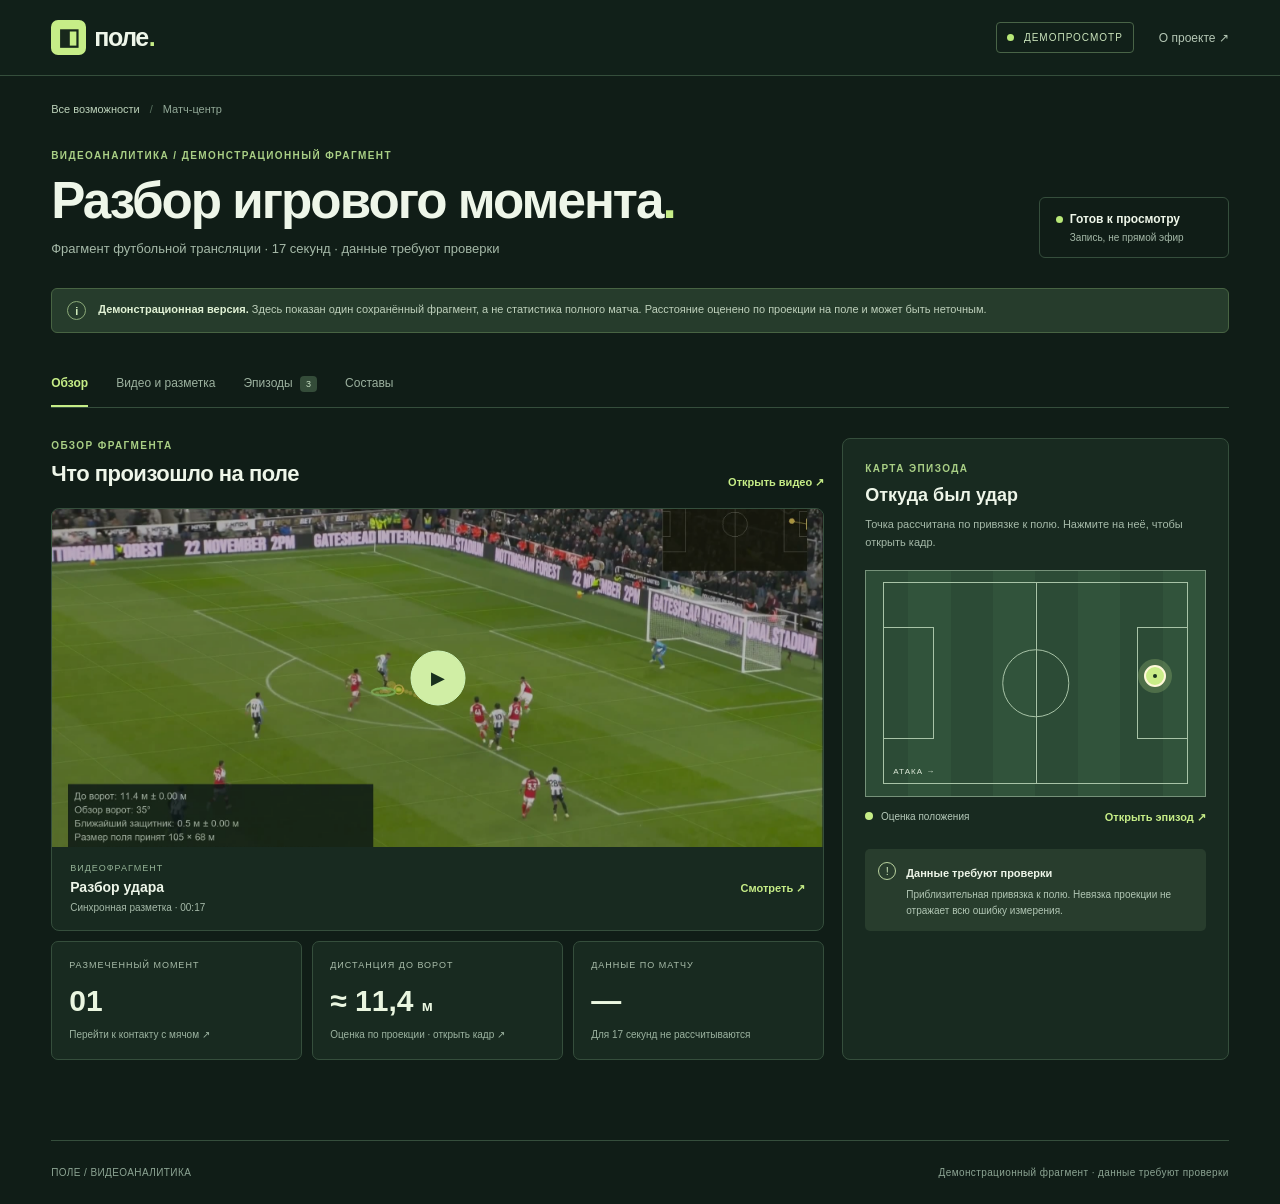
==== match.html @ 40fef7ef "Add unified match center" ====
<!doctype html>
<html lang="ru"><head><meta charset="utf-8"><meta name="viewport" content="width=device-width,initial-scale=1"><meta name="theme-color" content="#101e18"><title>Матч-центр · Поле</title><link rel="icon" href="favicon.svg" type="image/svg+xml"><link rel="stylesheet" href="match.css?v=3"><script defer src="match.js?v=2"></script><script defer src="match-tactics.js?v=2"></script></head><body>
<header class="topbar"><a class="brand" href="./" aria-label="Поле — на главную"><span class="brand-mark">◧</span> поле<span class="brand-dot">.</span></a><div class="topbar-right"><span class="mode-pill"><i></i> ДЕМОПРОСМОТР</span><a href="./">О проекте ↗</a></div></header>
<main class="shell"><div class="breadcrumbs"><a href="./">Все возможности</a><span>/</span> Матч-центр</div><section class="match-header"><div><div class="eyebrow">ВИДЕОАНАЛИТИКА / ДЕМОНСТРАЦИОННЫЙ ФРАГМЕНТ</div><h1>Разбор игрового момента<span>.</span></h1><p>Фрагмент футбольной трансляции · 17 секунд · данные требуют проверки</p></div><div class="header-status"><span class="status-dot"></span><div><strong>Готов к просмотру</strong><small>Запись, не прямой эфир</small></div></div></section>
<div class="status-banner"><span>i</span><p><strong>Демонстрационная версия.</strong> Здесь показан один сохранённый фрагмент, а не статистика полного матча. Расстояние оценено по проекции на поле и может быть неточным.</p></div>
<div class="match-nav" role="tablist" aria-label="Разделы матч-центра"><button id="tab-overview" role="tab" aria-selected="true" aria-controls="panel-overview" data-view="overview">Обзор</button><button id="tab-video" role="tab" aria-selected="false" aria-controls="panel-video" data-view="video" tabindex="-1">Видео и разметка</button><button id="tab-events" role="tab" aria-selected="false" aria-controls="panel-events" data-view="events" tabindex="-1">Эпизоды <span>3</span></button><button id="tab-context" role="tab" aria-selected="false" aria-controls="panel-context" data-view="context" tabindex="-1">Составы</button></div>
<section class="panel-view" id="panel-overview" role="tabpanel" aria-labelledby="tab-overview"><div class="overview-grid"><div class="overview-main"><div class="section-line"><div><div class="eyebrow">ОБЗОР ФРАГМЕНТА</div><h2>Что произошло на поле</h2></div><button class="subtle-button" data-open="video">Открыть видео ↗</button></div><div class="snapshot"><div class="snapshot-image"><img src="assets/goal-wide-poster.jpg" alt="Кадр футбольной атаки"><button type="button" class="play-disc" data-open="video" aria-label="Открыть разбор видео">▶</button></div><div class="snapshot-footer"><div><span>ВИДЕОФРАГМЕНТ</span><strong>Разбор удара</strong><small>Синхронная разметка · 00:17</small></div><button type="button" data-open="video">Смотреть ↗</button></div></div><div class="metric-grid"><button type="button" class="metric-card" id="shotMetric"><span>РАЗМЕЧЕННЫЙ МОМЕНТ</span><strong>01</strong><small>Перейти к контакту с мячом ↗</small></button><button type="button" class="metric-card" id="distanceMetric"><span>ДИСТАНЦИЯ ДО ВОРОТ</span><strong>≈ 11,4 <small>м</small></strong><small>Оценка по проекции · открыть кадр ↗</small></button><div class="metric-card"><span>ДАННЫЕ ПО МАТЧУ</span><strong>—</strong><small>Для 17 секунд не рассчитываются</small></div></div></div><aside class="overview-aside"><div class="eyebrow">КАРТА ЭПИЗОДА</div><h3>Откуда был удар</h3><p>Точка рассчитана по привязке к полю. Нажмите на неё, чтобы открыть кадр.</p><div class="pitch" aria-label="Схема футбольного поля"><div class="pitch-mid"></div><div class="pitch-circle"></div><div class="pitch-box p-left"></div><div class="pitch-box p-right"></div><button id="shotPoint" class="shot-point" type="button" aria-label="Открыть отмеченный момент удара на видео"><span></span></button><span class="pitch-direction">АТАКА →</span></div><div class="pitch-meta"><span><i></i> Оценка положения</span><button type="button" id="shotLink">Открыть эпизод ↗</button></div><div class="quality-box"><span class="quality-icon">!</span><div><strong>Данные требуют проверки</strong><p>Приблизительная привязка к полю. Невязка проекции не отражает всю ошибку измерения.</p></div></div></aside></div></section>
<section class="panel-view" id="panel-video" role="tabpanel" aria-labelledby="tab-video" hidden><div class="video-layout"><div class="video-main"><div class="viewer-head"><div><div class="eyebrow">ТАКТИЧЕСКИЙ РЕДАКТОР</div><h2>Видео и разметка</h2></div><span class="muted-chip">РУЧНАЯ РАЗМЕТКА</span></div><div class="video-stage"><video id="demoTacticalVideo" controls muted playsinline preload="metadata" poster="assets/goal-wide-poster.jpg"><source src="assets/goal-16x9.mp4" type="video/mp4">Ваш браузер не поддерживает видео.</video><canvas id="demoDrawing" aria-label="Маркеры и стрелки на кадре"></canvas></div><div class="video-toolbar"><button type="button" id="demoPause">▶ Воспроизвести</button><span class="separator"></span><button type="button" class="chosen" data-demo-tool="marker">● Маркер</button><button type="button" data-demo-tool="arrow">↗ Стрелка</button><button type="button" data-demo-tool="circle">◯ Окружность</button><button type="button" data-demo-tool="text">Т Текст</button><button type="button" id="demoUndo">Отменить</button><span class="timecode" id="demoClock">00:00.0</span></div><label class="sr-only" for="demoLabel">Текст подписи на кадре</label><input class="label-input" id="demoLabel" maxlength="40" placeholder="Введите подпись и нажмите на кадр" hidden><p class="video-hint" id="demoDrawHint">Остановите видео и отметьте момент на кадре.</p><div class="save-row"><label for="demoNote" class="sr-only">Заметка к моменту</label><input id="demoNote" maxlength="100" placeholder="Заметка к моменту"><button type="button" id="demoSave">Сохранить момент</button></div><p id="demoSaveStatus" class="video-hint" role="status">Разметка сохранится только в этом браузере.</p></div><aside class="video-aside"><div class="aside-heading"><div><div class="eyebrow">МОМЕНТЫ ДЛЯ РАЗБОРА</div><h3>Эпизоды</h3></div><span class="muted-chip">00:17</span></div><p class="aside-note">Три ориентира по одному и тому же видеоролику.</p><div class="event-list"><button data-seek="0" type="button"><span class="event-time">00:00</span><span><strong>Начало фрагмента</strong><small>Атака у штрафной</small></span><b>↗</b></button><button data-seek="8" type="button"><span class="event-time">00:08</span><span><strong>Контакт с мячом</strong><small>Отмеченный стоп-кадр</small></span><b>↗</b></button><button data-seek="13" type="button"><span class="event-time">00:13</span><span><strong>Продолжение эпизода</strong><small>После стоп-кадра</small></span><b>↗</b></button></div><div class="saved-head"><strong>Мои пометки</strong><span>В ЭТОМ БРАУЗЕРЕ</span></div><div id="demoMoments"></div><button type="button" class="clear-button" id="demoClear" disabled>Очистить текущую разметку</button></aside></div></section>
<section class="panel-view" id="panel-events" role="tabpanel" aria-labelledby="tab-events" hidden><div class="section-line"><div><div class="eyebrow">ЭПИЗОДЫ ФРАГМЕНТА</div><h2>Моменты для разбора</h2><p>Навигационные отметки в записи, не автоматическая разметка матча.</p></div></div><div class="events-grid"><button type="button" data-seek="0"><span>00:00</span><strong>Начало фрагмента</strong><small>Открыть видео ↗</small></button><button type="button" data-seek="8"><span>00:08</span><strong>Контакт с мячом</strong><small>Открыть видео ↗</small></button><button type="button" data-seek="13"><span>00:13</span><strong>Продолжение эпизода</strong><small>Открыть видео ↗</small></button></div></section>
<section class="panel-view" id="panel-context" role="tabpanel" aria-labelledby="tab-context" hidden><div class="section-line"><div><div class="eyebrow">КОНТЕКСТ</div><h2>Информация о матче</h2><p>Для этого фрагмента данные не были предоставлены.</p></div></div><div class="context-cards"><div><span>КОМАНДЫ</span><strong>Не подтверждены</strong></div><div><span>СТАДИОН</span><strong>Не указан</strong></div><div><span>ПОГОДА</span><strong>Не указана</strong></div><div><span>СУДЕЙСКАЯ БРИГАДА</span><strong>Не указана</strong></div><div><span>СОСТАВЫ</span><strong>Не предоставлены</strong></div></div><div class="example-roster"><div class="example-roster-head"><div><div class="eyebrow">УЧЕБНЫЙ ПРИМЕР</div><h3>Север / Орбита</h3><p>Вымышленные команды и условия. Они не относятся к видео.</p></div><a href="./#match-context">Открыть редактируемый пример ↗</a></div><div class="example-facts"><div><span>СТАДИОН</span><strong>«Заря» · Тверь</strong></div><div><span>ПОГОДА</span><strong>Облачно · +18 °C</strong></div><div><span>СУДЕЙСКАЯ БРИГАДА</span><strong>А. Волков · М. Соколова · И. Лебедев</strong></div></div><div class="example-teams"><div><span>СЕВЕР · КОМАНДА A</span><p>1 Максим Орлов · ВР<br>2 Кирилл Беляев · ЗАЩ<br>4 Денис Фролов · ЗАЩ<br>5 Никита Миронов · ЗАЩ<br>18 Артём Корнеев · ЗАЩ<br>6 Илья Давыдов · ПЗ<br>8 Матвей Громов · ПЗ<br>10 Андрей Зорин · ПЗ<br>7 Роман Тихонов · НАП<br>9 Павел Ветров · НАП<br>11 Егор Смирнов · НАП</p></div><div><span>ОРБИТА · КОМАНДА B</span><p>1 Иван Лапин · ВР<br>3 Алексей Романов · ЗАЩ<br>4 Никита Ершов · ЗАЩ<br>5 Максим Данилов · ЗАЩ<br>17 Даниил Фомин · ЗАЩ<br>6 Арсений Голубев · ПЗ<br>8 Сергей Котов · ПЗ<br>14 Игорь Серов · ПЗ<br>7 Степан Волков · НАП<br>9 Александр Морозов · НАП<br>11 Тимофей Зайцев · НАП</p></div></div></div></section>
</main><footer class="footer"><span>ПОЛЕ / ВИДЕОАНАЛИТИКА</span><span>Демонстрационный фрагмент · данные требуют проверки</span></footer></body></html>
---- match.css ----
:root{color-scheme:dark;--bg:#101d17;--panel:#182a20;--panel2:#1d3125;--border:#354e3c;--text:#eef6e9;--muted:#a5b9a8;--accent:#c6ed87;--amber:#eba67f}*{box-sizing:border-box}html{scroll-behavior:smooth}body{margin:0;background:var(--bg);color:var(--text);font:14px/1.5 "Segoe UI",sans-serif}button,input{font:inherit}button{cursor:pointer}a{color:inherit;text-decoration:none}button:focus-visible,a:focus-visible,input:focus-visible{outline:3px solid var(--accent);outline-offset:3px}[hidden]{display:none!important}.sr-only{position:absolute;width:1px;height:1px;overflow:hidden;clip:rect(0,0,0,0)}.topbar{height:76px;display:flex;justify-content:space-between;align-items:center;padding:0 max(4%,calc((100% - 1400px)/2));border-bottom:1px solid var(--border);background:#112019}.brand{font-size:25px;font-weight:750;letter-spacing:-1.4px;display:flex;align-items:center;gap:8px}.brand-mark{display:grid;place-items:center;width:35px;height:35px;color:#18281c;background:var(--accent);border-radius:7px;font-size:23px}.brand-dot{color:var(--accent);margin-left:-7px}.topbar-right{display:flex;align-items:center;gap:25px;font-size:12px;color:#b5c7b5}.mode-pill{color:#c9e2ba;font-size:10px;letter-spacing:1px;border:1px solid #496447;padding:7px 10px;border-radius:4px}.mode-pill i,.status-dot{display:inline-block;width:7px;height:7px;border-radius:50%;background:#b8e878;margin-right:6px}.shell{max-width:1400px;width:92%;margin:auto}.breadcrumbs{display:flex;gap:10px;color:#91a897;font-size:11px;margin:25px 0}.breadcrumbs a{color:#bdd3bb}.breadcrumbs span{color:#58715f}.match-header{display:flex;justify-content:space-between;align-items:end;gap:25px;margin:30px 0}.eyebrow{font-size:10px;letter-spacing:1.4px;font-weight:700;color:#a9cf85}h1,h2,h3,p{margin:0}h1{font-size:clamp(34px,4vw,52px);letter-spacing:-2px;line-height:1.1;margin:10px 0}h1 span{color:var(--accent)}.match-header p,.section-line p{color:var(--muted);font-size:13px}.header-status{display:flex;align-items:start;gap:7px;border:1px solid var(--border);border-radius:6px;padding:12px 16px;min-width:190px}.header-status .status-dot{margin:6px 0 0}.header-status strong,.header-status small{display:block}.header-status strong{font-size:12px}.header-status small{font-size:10px;color:var(--muted);margin-top:2px}.status-banner{display:flex;align-items:start;gap:12px;padding:12px 15px;background:#263c2c;border:1px solid #486443;border-radius:6px;color:#bfd1bc;font-size:11px}.status-banner>span{display:grid;place-items:center;border:1px solid #8ba978;border-radius:50%;width:19px;height:19px;flex:0 0 19px;color:#d3ecbd;font-weight:700}.status-banner strong{color:#e1f2d5}.match-nav{display:flex;gap:28px;border-bottom:1px solid var(--border);margin-top:28px;overflow-x:auto}.match-nav button{border:0;border-bottom:2px solid transparent;background:transparent;color:#9cb19f;padding:13px 0;white-space:nowrap;font-size:12px}.match-nav button[aria-selected=true]{color:var(--accent);border-bottom-color:var(--accent);font-weight:700}.match-nav button span{font-size:9px;margin-left:4px;background:#344c39;color:#c6dfc2;padding:3px 6px;border-radius:4px}.panel-view{padding:30px 0 80px}.overview-grid{display:grid;grid-template-columns:minmax(0,1.8fr) minmax(280px,.9fr);gap:18px}.section-line,.viewer-head,.aside-heading{display:flex;align-items:end;justify-content:space-between;gap:15px;margin-bottom:18px}.section-line h2,.viewer-head h2{font-size:22px;letter-spacing:-.5px;margin-top:4px}.section-line p{margin-top:6px}.subtle-button,.snapshot-footer button,.pitch-meta button{background:none;border:0;color:var(--accent);font-weight:600;font-size:11px;padding:0}.snapshot,.overview-aside,.video-main,.video-aside,.context-cards>div,.events-grid>button{background:var(--panel);border:1px solid var(--border);border-radius:8px}.snapshot{overflow:hidden}.snapshot-image{position:relative;line-height:0}.snapshot-image img{display:block;width:100%;aspect-ratio:16/7;object-fit:cover;object-position:center}.snapshot-image:after{content:"";position:absolute;inset:0;background:#0c1a1045;pointer-events:none}.play-disc{position:absolute;z-index:1;left:50%;top:50%;transform:translate(-50%,-50%);width:55px;height:55px;border-radius:50%;border:1px solid #d1f5b9;background:#d0eea5;color:#18301d;font-size:18px}.snapshot-footer{display:flex;align-items:center;justify-content:space-between;padding:15px 18px}.snapshot-footer span,.snapshot-footer strong,.snapshot-footer small{display:block}.snapshot-footer span{color:#95b397;font-size:9px;letter-spacing:1px}.snapshot-footer strong{font-size:14px;margin:2px 0}.snapshot-footer small{font-size:10px;color:var(--muted)}.metric-grid{display:grid;grid-template-columns:repeat(3,minmax(0,1fr));gap:10px;margin-top:10px}.metric-card{text-align:left;background:var(--panel);border:1px solid var(--border);border-radius:7px;color:var(--text);padding:17px}.metric-card span,.metric-card strong,.metric-card>small{display:block}.metric-card span{font-size:9px;letter-spacing:1px;color:#a9bdaa}.metric-card strong{font-size:30px;line-height:1.2;margin:10px 0 8px;color:#eaf6e0}.metric-card strong small{font-size:15px}.metric-card>small{font-size:10px;color:#9cb3a0}.metric-card:is(button):hover{border-color:#a1c97d}.overview-aside{padding:22px}.overview-aside h3,.aside-heading h3{font-size:18px;margin-top:6px}.overview-aside>p,.aside-note{font-size:11px;line-height:1.6;color:var(--muted);margin:7px 0 18px}.pitch{position:relative;aspect-ratio:1.5;background:repeating-linear-gradient(90deg,#2c4b36 0 12.5%,#31533b 12.5% 25%);border:1px solid #76927a;overflow:hidden}.pitch:before{content:"";position:absolute;inset:5%;border:1px solid #a8c3a7}.pitch-mid{position:absolute;left:50%;top:5%;height:90%;border-left:1px solid #a8c3a7}.pitch-circle{position:absolute;left:50%;top:50%;height:30%;aspect-ratio:1;border:1px solid #a8c3a7;border-radius:50%;transform:translate(-50%,-50%)}.pitch-box{position:absolute;top:25%;height:50%;width:15%;border:1px solid #a8c3a7}.p-left{left:5%}.p-right{right:5%}.shot-point{position:absolute;left:85.43%;top:46.97%;width:22px;height:22px;border:2px solid #fff8d9;border-radius:50%;background:#caed88;transform:translate(-50%,-50%);box-shadow:0 0 0 6px #d7f79633}.shot-point span{display:block;width:4px;height:4px;background:#19331f;border-radius:50%;margin:auto}.pitch-direction{position:absolute;left:8%;bottom:8%;font-size:8px;letter-spacing:1px;color:#dce9d8}.pitch-meta{display:flex;justify-content:space-between;gap:10px;color:#b6caba;font-size:10px;margin:12px 0 24px}.pitch-meta i{display:inline-block;background:var(--accent);width:8px;height:8px;border-radius:50%;margin-right:5px}.quality-box{display:flex;gap:10px;padding:13px;background:#283d2d;border-radius:5px}.quality-icon{display:grid;place-items:center;flex:0 0 18px;height:18px;border:1px solid #b9d29f;border-radius:50%;font-size:11px;color:#d2e9bf}.quality-box strong{font-size:11px}.quality-box p{font-size:10px;color:#b1c6b4;margin-top:4px;line-height:1.55}.video-layout{display:grid;grid-template-columns:minmax(0,1.8fr) minmax(280px,.9fr);gap:18px}.video-main,.video-aside{padding:22px;min-width:0}.viewer-head{align-items:center}.muted-chip{border:1px solid #4c6550;color:#a9c1a9;border-radius:4px;font-size:9px;letter-spacing:.6px;padding:6px 8px;white-space:nowrap}.video-stage{position:relative;background:#050d08;line-height:0}.video-stage video{display:block;width:100%}.video-stage canvas{position:absolute;inset:0;width:100%;height:100%;touch-action:none;pointer-events:none}.video-stage canvas.editable{pointer-events:auto;cursor:crosshair}.video-toolbar{display:flex;align-items:center;flex-wrap:wrap;gap:7px;margin-top:14px}.video-toolbar button,.clear-button,.demo-moment{color:#d4e6d2;background:#263d2c;border:1px solid #49634b;border-radius:5px;padding:9px 11px;font-size:11px}.video-toolbar button.chosen{background:var(--accent);color:#1d3322;border-color:var(--accent);font-weight:700}.video-toolbar button:disabled,.clear-button:disabled{opacity:.45;cursor:default}.separator{height:24px;width:1px;background:#49634b;margin:0 4px}.timecode{margin-left:auto;color:#bdceb8;font-size:11px;font-variant-numeric:tabular-nums}.video-hint{color:#adc1af;font-size:10px;margin-top:12px;line-height:1.6}.save-row{display:flex;gap:8px;margin-top:14px}.save-row input{flex:1;min-width:0;border:1px solid #4b644d;background:#102019;border-radius:5px;padding:10px;color:#f0f5ec;font-size:12px}.save-row>button{border:0;border-radius:5px;background:var(--accent);color:#18301d;font-weight:700;padding:10px 15px;font-size:11px}.aside-heading{align-items:center}.event-list{display:grid;gap:6px}.event-list button{display:flex;align-items:start;gap:12px;width:100%;text-align:left;color:#e5efe3;background:#203427;border:1px solid #39503f;border-radius:6px;padding:12px}.event-list button:hover,.demo-moment:hover{border-color:#a5c98c}.event-time{font-size:11px;color:#c8ea9a;font-variant-numeric:tabular-nums}.event-list strong,.event-list small{display:block}.event-list strong{font-size:11px}.event-list small{font-size:10px;color:#a1b7a4;margin-top:3px}.event-list b{margin-left:auto;color:#abc79e}.saved-head{display:flex;justify-content:space-between;gap:8px;border-top:1px solid var(--border);padding-top:20px;margin:25px 0 12px}.saved-head strong{font-size:12px}.saved-head span{font-size:9px;color:#99af9a;letter-spacing:.7px}#demoMoments{display:grid;gap:7px}.demo-moment{display:flex;text-align:left;gap:12px}.demo-moment b{color:var(--accent)}.tactical-demo-disclaimer{font-size:11px;color:var(--muted)}.clear-button{margin-top:15px}.events-grid{display:grid;grid-template-columns:repeat(3,minmax(0,1fr));gap:12px}.events-grid>button{text-align:left;padding:20px;color:var(--text)}.events-grid>button:hover{border-color:#a1c97d}.events-grid span,.events-grid strong,.events-grid small{display:block}.events-grid span{color:var(--accent);font-size:11px}.events-grid strong{font-size:15px;margin:14px 0}.events-grid small{color:#afc7a9}.context-cards{display:grid;grid-template-columns:repeat(3,1fr);gap:10px}.context-cards>div{padding:20px}.context-cards span,.context-cards strong{display:block}.context-cards span{font-size:9px;letter-spacing:1px;color:#a7bda8}.context-cards strong{font-size:15px;margin-top:12px}.context-help{color:var(--muted);font-size:12px;margin-top:20px}.context-help a{color:var(--accent)}.footer{max-width:1400px;width:92%;margin:auto;border-top:1px solid var(--border);padding:24px 0;display:flex;justify-content:space-between;gap:15px;font-size:10px;color:#8ca493;letter-spacing:.4px}@media(max-width:900px){.overview-grid,.video-layout{grid-template-columns:1fr}.context-cards{grid-template-columns:repeat(2,1fr)}.match-header{align-items:start;flex-direction:column}.header-status{min-width:0}.snapshot-image img{aspect-ratio:16/9}}@media(max-width:600px){.topbar{height:65px}.topbar-right{gap:10px}.topbar-right>a{display:none}.shell{width:calc(100% - 32px)}.breadcrumbs{margin:18px 0}.match-header{margin:24px 0}h1{font-size:35px;letter-spacing:-1.4px}.match-nav{gap:20px}.panel-view{padding:24px 0 55px}.metric-grid{grid-template-columns:1fr 1fr}.metric-card:last-child{grid-column:1/-1}.metric-card{padding:14px}.metric-card strong{font-size:25px}.video-main,.video-aside,.overview-aside{padding:16px}.viewer-head h2,.section-line h2{font-size:19px}.video-toolbar .timecode{width:100%;margin-left:0}.save-row{flex-direction:column}.events-grid{grid-template-columns:1fr}.context-cards{grid-template-columns:1fr 1fr}.context-cards>div{padding:15px}.footer{flex-direction:column}.mode-pill{font-size:9px}.status-banner{font-size:10px}}@media(prefers-reduced-motion:reduce){html{scroll-behavior:auto}}

.label-input{display:block;width:100%;margin-top:12px;padding:10px;border:1px solid #4b644d;border-radius:5px;background:#102019;color:#f0f5ec;font:inherit;font-size:12px}.label-input[hidden]{display:none}

.example-roster{margin-top:28px;border:1px solid var(--border);background:var(--panel);border-radius:8px;overflow:hidden}.example-roster-head{display:flex;justify-content:space-between;align-items:center;gap:16px;padding:22px;border-bottom:1px solid var(--border)}.example-roster-head h3{font-size:20px;margin:5px 0}.example-roster-head p{color:var(--muted);font-size:11px}.example-roster-head a{color:var(--accent);font-size:11px;white-space:nowrap}.example-facts{display:grid;grid-template-columns:repeat(3,1fr);border-bottom:1px solid var(--border)}.example-facts>div{padding:18px 22px;border-right:1px solid var(--border)}.example-facts>div:last-child{border:0}.example-facts span,.example-facts strong,.example-teams span{display:block}.example-facts span,.example-teams span{font-size:9px;letter-spacing:1px;color:#aac2ab;font-weight:700}.example-facts strong{font-size:12px;margin-top:8px}.example-teams{display:grid;grid-template-columns:1fr 1fr}.example-teams>div{padding:22px}.example-teams>div+div{border-left:1px solid var(--border)}.example-teams p{font-size:12px;color:#d6e5d5;line-height:2.05;margin-top:10px}@media(max-width:600px){.example-roster-head{align-items:start;flex-direction:column}.example-facts{grid-template-columns:1fr}.example-facts>div{border-right:0;border-bottom:1px solid var(--border);padding:14px 18px}.example-teams>div{padding:18px}.example-teams p{font-size:11px}}
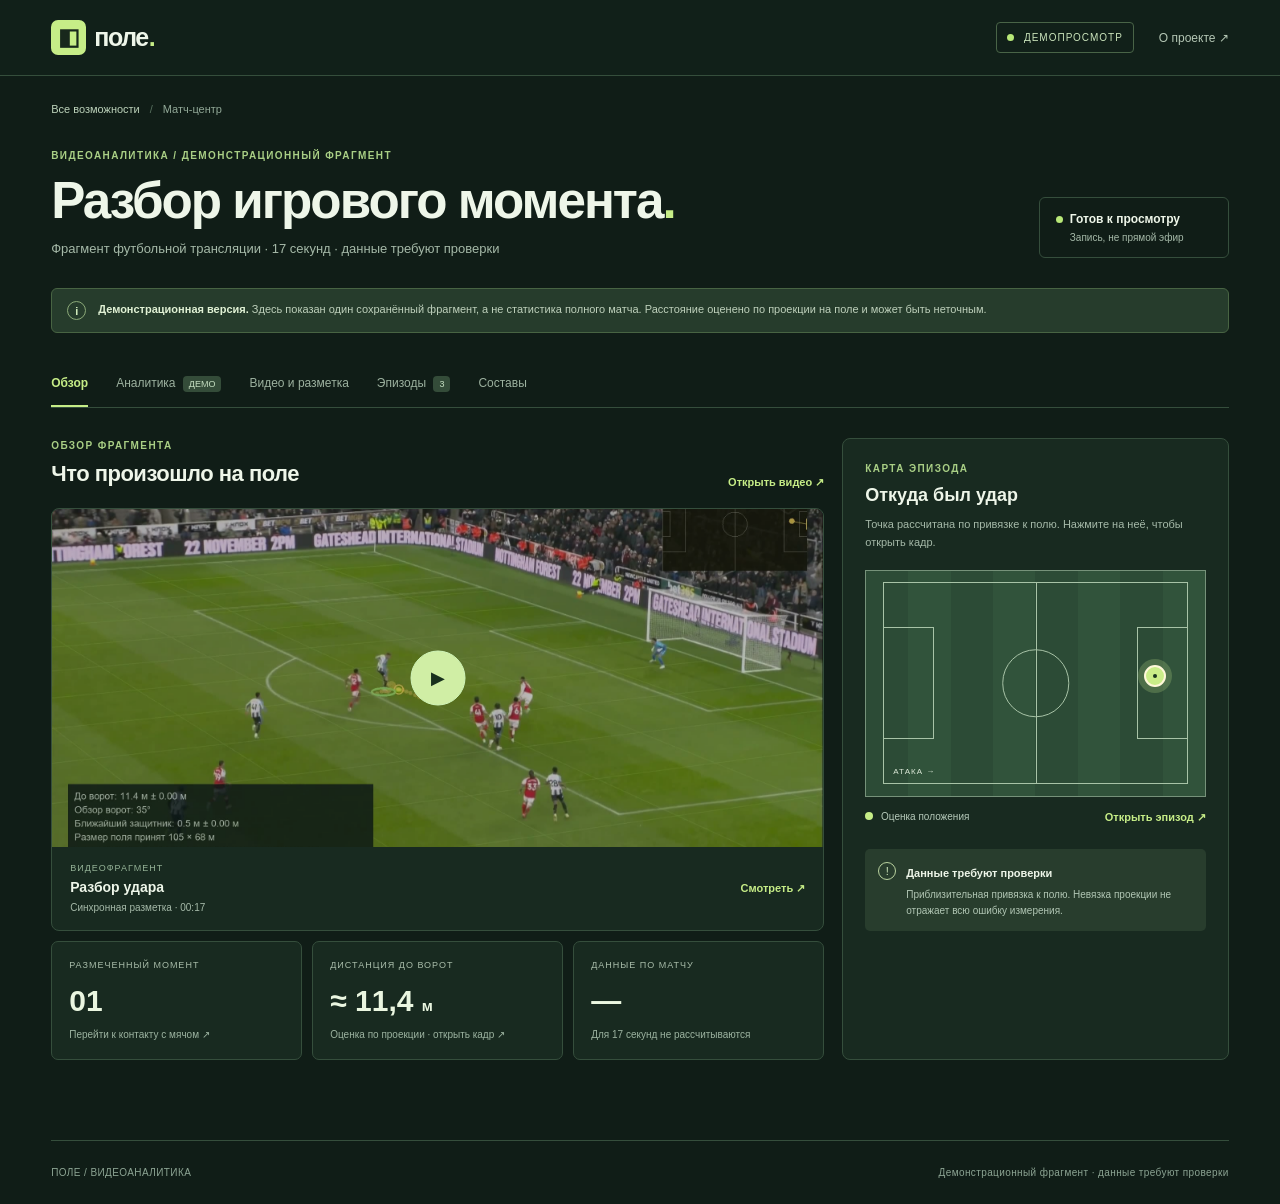
==== commit 871fd5fd: "Add interactive team analytics demo" ====
--- a/match.html
+++ b/match.html
@@ -1,10 +1,16 @@
 <!doctype html>
-<html lang="ru"><head><meta charset="utf-8"><meta name="viewport" content="width=device-width,initial-scale=1"><meta name="theme-color" content="#101e18"><title>Матч-центр · Поле</title><link rel="icon" href="favicon.svg" type="image/svg+xml"><link rel="stylesheet" href="match.css?v=3"><script defer src="match.js?v=2"></script><script defer src="match-tactics.js?v=2"></script></head><body>
+<html lang="ru"><head><meta charset="utf-8"><meta name="viewport" content="width=device-width,initial-scale=1"><meta name="theme-color" content="#101e18"><title>Матч-центр · Поле</title><link rel="icon" href="favicon.svg" type="image/svg+xml"><link rel="stylesheet" href="match.css?v=4"><script defer src="match.js?v=4"></script><script defer src="match-tactics.js?v=2"></script><script defer src="analytics-demo.js?v=1"></script></head><body>
 <header class="topbar"><a class="brand" href="./" aria-label="Поле — на главную"><span class="brand-mark">◧</span> поле<span class="brand-dot">.</span></a><div class="topbar-right"><span class="mode-pill"><i></i> ДЕМОПРОСМОТР</span><a href="./">О проекте ↗</a></div></header>
 <main class="shell"><div class="breadcrumbs"><a href="./">Все возможности</a><span>/</span> Матч-центр</div><section class="match-header"><div><div class="eyebrow">ВИДЕОАНАЛИТИКА / ДЕМОНСТРАЦИОННЫЙ ФРАГМЕНТ</div><h1>Разбор игрового момента<span>.</span></h1><p>Фрагмент футбольной трансляции · 17 секунд · данные требуют проверки</p></div><div class="header-status"><span class="status-dot"></span><div><strong>Готов к просмотру</strong><small>Запись, не прямой эфир</small></div></div></section>
 <div class="status-banner"><span>i</span><p><strong>Демонстрационная версия.</strong> Здесь показан один сохранённый фрагмент, а не статистика полного матча. Расстояние оценено по проекции на поле и может быть неточным.</p></div>
-<div class="match-nav" role="tablist" aria-label="Разделы матч-центра"><button id="tab-overview" role="tab" aria-selected="true" aria-controls="panel-overview" data-view="overview">Обзор</button><button id="tab-video" role="tab" aria-selected="false" aria-controls="panel-video" data-view="video" tabindex="-1">Видео и разметка</button><button id="tab-events" role="tab" aria-selected="false" aria-controls="panel-events" data-view="events" tabindex="-1">Эпизоды <span>3</span></button><button id="tab-context" role="tab" aria-selected="false" aria-controls="panel-context" data-view="context" tabindex="-1">Составы</button></div>
+<div class="match-nav" role="tablist" aria-label="Разделы матч-центра"><button id="tab-overview" role="tab" aria-selected="true" aria-controls="panel-overview" data-view="overview">Обзор</button><button id="tab-analytics" role="tab" aria-selected="false" aria-controls="panel-analytics" data-view="analytics" tabindex="-1">Аналитика <span>ДЕМО</span></button><button id="tab-video" role="tab" aria-selected="false" aria-controls="panel-video" data-view="video" tabindex="-1">Видео и разметка</button><button id="tab-events" role="tab" aria-selected="false" aria-controls="panel-events" data-view="events" tabindex="-1">Эпизоды <span>3</span></button><button id="tab-context" role="tab" aria-selected="false" aria-controls="panel-context" data-view="context" tabindex="-1">Составы</button></div>
 <section class="panel-view" id="panel-overview" role="tabpanel" aria-labelledby="tab-overview"><div class="overview-grid"><div class="overview-main"><div class="section-line"><div><div class="eyebrow">ОБЗОР ФРАГМЕНТА</div><h2>Что произошло на поле</h2></div><button class="subtle-button" data-open="video">Открыть видео ↗</button></div><div class="snapshot"><div class="snapshot-image"><img src="assets/goal-wide-poster.jpg" alt="Кадр футбольной атаки"><button type="button" class="play-disc" data-open="video" aria-label="Открыть разбор видео">▶</button></div><div class="snapshot-footer"><div><span>ВИДЕОФРАГМЕНТ</span><strong>Разбор удара</strong><small>Синхронная разметка · 00:17</small></div><button type="button" data-open="video">Смотреть ↗</button></div></div><div class="metric-grid"><button type="button" class="metric-card" id="shotMetric"><span>РАЗМЕЧЕННЫЙ МОМЕНТ</span><strong>01</strong><small>Перейти к контакту с мячом ↗</small></button><button type="button" class="metric-card" id="distanceMetric"><span>ДИСТАНЦИЯ ДО ВОРОТ</span><strong>≈ 11,4 <small>м</small></strong><small>Оценка по проекции · открыть кадр ↗</small></button><div class="metric-card"><span>ДАННЫЕ ПО МАТЧУ</span><strong>—</strong><small>Для 17 секунд не рассчитываются</small></div></div></div><aside class="overview-aside"><div class="eyebrow">КАРТА ЭПИЗОДА</div><h3>Откуда был удар</h3><p>Точка рассчитана по привязке к полю. Нажмите на неё, чтобы открыть кадр.</p><div class="pitch" aria-label="Схема футбольного поля"><div class="pitch-mid"></div><div class="pitch-circle"></div><div class="pitch-box p-left"></div><div class="pitch-box p-right"></div><button id="shotPoint" class="shot-point" type="button" aria-label="Открыть отмеченный момент удара на видео"><span></span></button><span class="pitch-direction">АТАКА →</span></div><div class="pitch-meta"><span><i></i> Оценка положения</span><button type="button" id="shotLink">Открыть эпизод ↗</button></div><div class="quality-box"><span class="quality-icon">!</span><div><strong>Данные требуют проверки</strong><p>Приблизительная привязка к полю. Невязка проекции не отражает всю ошибку измерения.</p></div></div></aside></div></section>
+<section class="panel-view analytics-view" id="panel-analytics" role="tabpanel" aria-labelledby="tab-analytics" hidden><div class="analytics-top"><div><div class="eyebrow">АНАЛИТИКА КОМАНД</div><h2>Север <span>2 : 1</span> Орбита</h2><p>Учебный матч · сравнение игровых показателей</p></div><span class="demo-data-tag">ВЫМЫШЛЕННЫЕ ДАННЫЕ</span></div><div class="analytics-warning"><strong>Демонстрационный пример.</strong> Команды, матч и все цифры ниже вымышлены и не относятся к видео в матч-центре.</div>
+<div class="analytics-scores"><div><span>ВЛАДЕНИЕ</span><strong>54% <i>/</i> 46%</strong><small>Север / Орбита</small></div><div><span>УДАРЫ</span><strong>12 <i>/</i> 8</strong><small>В створ: 5 / 3</small></div><div><span>ТОЧНОСТЬ ПЕРЕДАЧ</span><strong>84% <i>/</i> 79%</strong><small>346 из 412 / 277 из 350</small></div><div><span>АТАКУЮЩАЯ ТРЕТЬ</span><strong>24 <i>/</i> 16</strong><small>Входы с мячом</small></div></div>
+<div class="analytics-grid"><article class="analytics-panel trends-panel"><div class="analytics-panel-head"><div><div class="eyebrow">ФОРМА КОМАНД</div><h3>Динамика по матчам</h3><p>Сравнение по предыдущим играм до учебного матча.</p></div><label class="analytics-select">Последние <select id="historyRange" aria-label="Количество предыдущих матчей"><option value="5">5 матчей</option><option value="10" selected>10 матчей</option></select></label></div><div class="analytics-filters" role="group" aria-label="Показатель графика"><button type="button" data-trend="goals" class="selected" aria-pressed="true">Голы</button><button type="button" data-trend="shots" aria-pressed="false">Удары</button><button type="button" data-trend="possession" aria-pressed="false">Владение</button></div><div class="chart-legend"><span><i class="chart-dot north"></i>Север</span><span><i class="chart-dot orbit"></i>Орбита</span><span id="trendUnit">Голов за матч</span></div><svg id="trendChart" viewBox="0 0 760 260" role="img" aria-label="Динамика показателей за предыдущие матчи"></svg><p class="chart-footnote">Матчи сгруппированы по порядку, а не по общим датам. Все значения условные.</p></article>
+<article class="analytics-panel comparison-panel"><div class="eyebrow">УЧЕБНЫЙ МАТЧ</div><h3>Сравнение команд</h3><p>Показатели одного вымышленного матча.</p><div class="comparison-legend"><span><i class="chart-dot north"></i>Север</span><span><i class="chart-dot orbit"></i>Орбита</span></div><div id="comparisonBars"></div><p class="chart-footnote">Доли полос показывают соотношение двух значений по каждой строке.</p></article></div>
+<div class="analytics-bottom"><article class="analytics-panel history-panel"><div class="analytics-panel-head"><div><div class="eyebrow">ПРЕДЫДУЩИЕ ИГРЫ</div><h3>Форма команды</h3><p>Учебная история, не реальные результаты.</p></div><div class="analytics-filters compact" role="group" aria-label="Команда"><button type="button" data-history-team="north" class="selected" aria-pressed="true">Север</button><button type="button" data-history-team="orbit" aria-pressed="false">Орбита</button></div></div><div class="form-strip" id="formStrip"></div><div class="table-scroll"><table class="history-table"><thead><tr><th>Матч</th><th>Соперник</th><th>Счёт</th><th>Удары</th><th>Владение</th><th>Итог</th></tr></thead><tbody id="historyRows"></tbody></table></div><p class="chart-footnote">Счёт указан с позиции выбранной команды. Последний матч — справа на графике.</p></article>
+<article class="analytics-panel summary-panel"><div class="eyebrow">ДЛЯ ТРЕНЕРА</div><h3>Ключевые наблюдения</h3><div class="coach-observation"><span>01</span><p>Север нанёс <strong>12 ударов</strong>, из них 5 в створ. Стоит разобрать качество завершения.</p></div><div class="coach-observation"><span>02</span><p>Орбита выполнила <strong>277 точных передач</strong> из 350. Посмотрите, где возникали потери.</p></div><div class="coach-observation"><span>03</span><p>Север вошёл в атакующую треть <strong>24 раза</strong>. Какие входы завершались ударом?</p></div><div class="analytics-foot">Выводы на основе вымышленных данных. Реальная аналитика требует проверки и видео.</div></article></div></section>
 <section class="panel-view" id="panel-video" role="tabpanel" aria-labelledby="tab-video" hidden><div class="video-layout"><div class="video-main"><div class="viewer-head"><div><div class="eyebrow">ТАКТИЧЕСКИЙ РЕДАКТОР</div><h2>Видео и разметка</h2></div><span class="muted-chip">РУЧНАЯ РАЗМЕТКА</span></div><div class="video-stage"><video id="demoTacticalVideo" controls muted playsinline preload="metadata" poster="assets/goal-wide-poster.jpg"><source src="assets/goal-16x9.mp4" type="video/mp4">Ваш браузер не поддерживает видео.</video><canvas id="demoDrawing" aria-label="Маркеры и стрелки на кадре"></canvas></div><div class="video-toolbar"><button type="button" id="demoPause">▶ Воспроизвести</button><span class="separator"></span><button type="button" class="chosen" data-demo-tool="marker">● Маркер</button><button type="button" data-demo-tool="arrow">↗ Стрелка</button><button type="button" data-demo-tool="circle">◯ Окружность</button><button type="button" data-demo-tool="text">Т Текст</button><button type="button" id="demoUndo">Отменить</button><span class="timecode" id="demoClock">00:00.0</span></div><label class="sr-only" for="demoLabel">Текст подписи на кадре</label><input class="label-input" id="demoLabel" maxlength="40" placeholder="Введите подпись и нажмите на кадр" hidden><p class="video-hint" id="demoDrawHint">Остановите видео и отметьте момент на кадре.</p><div class="save-row"><label for="demoNote" class="sr-only">Заметка к моменту</label><input id="demoNote" maxlength="100" placeholder="Заметка к моменту"><button type="button" id="demoSave">Сохранить момент</button></div><p id="demoSaveStatus" class="video-hint" role="status">Разметка сохранится только в этом браузере.</p></div><aside class="video-aside"><div class="aside-heading"><div><div class="eyebrow">МОМЕНТЫ ДЛЯ РАЗБОРА</div><h3>Эпизоды</h3></div><span class="muted-chip">00:17</span></div><p class="aside-note">Три ориентира по одному и тому же видеоролику.</p><div class="event-list"><button data-seek="0" type="button"><span class="event-time">00:00</span><span><strong>Начало фрагмента</strong><small>Атака у штрафной</small></span><b>↗</b></button><button data-seek="8" type="button"><span class="event-time">00:08</span><span><strong>Контакт с мячом</strong><small>Отмеченный стоп-кадр</small></span><b>↗</b></button><button data-seek="13" type="button"><span class="event-time">00:13</span><span><strong>Продолжение эпизода</strong><small>После стоп-кадра</small></span><b>↗</b></button></div><div class="saved-head"><strong>Мои пометки</strong><span>В ЭТОМ БРАУЗЕРЕ</span></div><div id="demoMoments"></div><button type="button" class="clear-button" id="demoClear" disabled>Очистить текущую разметку</button></aside></div></section>
 <section class="panel-view" id="panel-events" role="tabpanel" aria-labelledby="tab-events" hidden><div class="section-line"><div><div class="eyebrow">ЭПИЗОДЫ ФРАГМЕНТА</div><h2>Моменты для разбора</h2><p>Навигационные отметки в записи, не автоматическая разметка матча.</p></div></div><div class="events-grid"><button type="button" data-seek="0"><span>00:00</span><strong>Начало фрагмента</strong><small>Открыть видео ↗</small></button><button type="button" data-seek="8"><span>00:08</span><strong>Контакт с мячом</strong><small>Открыть видео ↗</small></button><button type="button" data-seek="13"><span>00:13</span><strong>Продолжение эпизода</strong><small>Открыть видео ↗</small></button></div></section>
 <section class="panel-view" id="panel-context" role="tabpanel" aria-labelledby="tab-context" hidden><div class="section-line"><div><div class="eyebrow">КОНТЕКСТ</div><h2>Информация о матче</h2><p>Для этого фрагмента данные не были предоставлены.</p></div></div><div class="context-cards"><div><span>КОМАНДЫ</span><strong>Не подтверждены</strong></div><div><span>СТАДИОН</span><strong>Не указан</strong></div><div><span>ПОГОДА</span><strong>Не указана</strong></div><div><span>СУДЕЙСКАЯ БРИГАДА</span><strong>Не указана</strong></div><div><span>СОСТАВЫ</span><strong>Не предоставлены</strong></div></div><div class="example-roster"><div class="example-roster-head"><div><div class="eyebrow">УЧЕБНЫЙ ПРИМЕР</div><h3>Север / Орбита</h3><p>Вымышленные команды и условия. Они не относятся к видео.</p></div><a href="./#match-context">Открыть редактируемый пример ↗</a></div><div class="example-facts"><div><span>СТАДИОН</span><strong>«Заря» · Тверь</strong></div><div><span>ПОГОДА</span><strong>Облачно · +18 °C</strong></div><div><span>СУДЕЙСКАЯ БРИГАДА</span><strong>А. Волков · М. Соколова · И. Лебедев</strong></div></div><div class="example-teams"><div><span>СЕВЕР · КОМАНДА A</span><p>1 Максим Орлов · ВР<br>2 Кирилл Беляев · ЗАЩ<br>4 Денис Фролов · ЗАЩ<br>5 Никита Миронов · ЗАЩ<br>18 Артём Корнеев · ЗАЩ<br>6 Илья Давыдов · ПЗ<br>8 Матвей Громов · ПЗ<br>10 Андрей Зорин · ПЗ<br>7 Роман Тихонов · НАП<br>9 Павел Ветров · НАП<br>11 Егор Смирнов · НАП</p></div><div><span>ОРБИТА · КОМАНДА B</span><p>1 Иван Лапин · ВР<br>3 Алексей Романов · ЗАЩ<br>4 Никита Ершов · ЗАЩ<br>5 Максим Данилов · ЗАЩ<br>17 Даниил Фомин · ЗАЩ<br>6 Арсений Голубев · ПЗ<br>8 Сергей Котов · ПЗ<br>14 Игорь Серов · ПЗ<br>7 Степан Волков · НАП<br>9 Александр Морозов · НАП<br>11 Тимофей Зайцев · НАП</p></div></div></div></section>
--- a/match.css
+++ b/match.css
@@ -3,3 +3,4 @@
 .label-input{display:block;width:100%;margin-top:12px;padding:10px;border:1px solid #4b644d;border-radius:5px;background:#102019;color:#f0f5ec;font:inherit;font-size:12px}.label-input[hidden]{display:none}
 
 .example-roster{margin-top:28px;border:1px solid var(--border);background:var(--panel);border-radius:8px;overflow:hidden}.example-roster-head{display:flex;justify-content:space-between;align-items:center;gap:16px;padding:22px;border-bottom:1px solid var(--border)}.example-roster-head h3{font-size:20px;margin:5px 0}.example-roster-head p{color:var(--muted);font-size:11px}.example-roster-head a{color:var(--accent);font-size:11px;white-space:nowrap}.example-facts{display:grid;grid-template-columns:repeat(3,1fr);border-bottom:1px solid var(--border)}.example-facts>div{padding:18px 22px;border-right:1px solid var(--border)}.example-facts>div:last-child{border:0}.example-facts span,.example-facts strong,.example-teams span{display:block}.example-facts span,.example-teams span{font-size:9px;letter-spacing:1px;color:#aac2ab;font-weight:700}.example-facts strong{font-size:12px;margin-top:8px}.example-teams{display:grid;grid-template-columns:1fr 1fr}.example-teams>div{padding:22px}.example-teams>div+div{border-left:1px solid var(--border)}.example-teams p{font-size:12px;color:#d6e5d5;line-height:2.05;margin-top:10px}@media(max-width:600px){.example-roster-head{align-items:start;flex-direction:column}.example-facts{grid-template-columns:1fr}.example-facts>div{border-right:0;border-bottom:1px solid var(--border);padding:14px 18px}.example-teams>div{padding:18px}.example-teams p{font-size:11px}}
+.analytics-top{display:flex;justify-content:space-between;align-items:end;gap:20px;margin-bottom:20px}.analytics-top h2{font-size:28px;letter-spacing:-.8px;margin:7px 0 4px}.analytics-top h2 span{color:var(--accent);padding:0 10px}.analytics-top p,.analytics-panel>p,.analytics-panel-head p{color:var(--muted);font-size:11px}.demo-data-tag{border:1px solid #9a854e;background:#4b4024;color:#ffdda0;padding:7px 10px;border-radius:4px;font-size:9px;font-weight:700;letter-spacing:.9px;white-space:nowrap}.analytics-warning{background:#3a3523;border:1px solid #74643b;color:#e3d6b5;border-radius:6px;padding:12px 15px;font-size:11px;line-height:1.55}.analytics-warning strong{color:#ffdfa5}.analytics-scores{display:grid;grid-template-columns:repeat(4,minmax(0,1fr));gap:10px;margin:15px 0}.analytics-scores>div,.analytics-panel{background:var(--panel);border:1px solid var(--border);border-radius:8px}.analytics-scores>div{padding:18px}.analytics-scores span,.analytics-scores strong,.analytics-scores small{display:block}.analytics-scores span{color:#abc1ab;font-size:9px;letter-spacing:.9px}.analytics-scores strong{font-size:25px;line-height:1.2;color:#d4efa9;margin:12px 0 8px;font-variant-numeric:tabular-nums}.analytics-scores strong i{color:#769078;font-style:normal;font-weight:400;padding:0 4px}.analytics-scores small{color:var(--muted);font-size:10px}.analytics-grid,.analytics-bottom{display:grid;grid-template-columns:minmax(0,1.65fr) minmax(280px,1fr);gap:10px;margin-top:10px}.analytics-panel{padding:22px;min-width:0}.analytics-panel h3{font-size:18px;margin:6px 0}.analytics-panel-head{display:flex;justify-content:space-between;align-items:start;gap:15px}.analytics-select{font-size:10px;color:var(--muted);white-space:nowrap}.analytics-select select{color:#dcebd9;background:#203528;border:1px solid #48644b;border-radius:5px;padding:7px;font:inherit;margin-left:3px}.analytics-filters{display:flex;gap:6px;margin:20px 0 16px;flex-wrap:wrap}.analytics-filters button{background:#203528;border:1px solid #45614a;color:#b7cab6;border-radius:5px;padding:7px 12px;font-size:10px;cursor:pointer}.analytics-filters button.selected{background:var(--accent);border-color:var(--accent);color:#1a3020;font-weight:700}.analytics-filters.compact{margin:0}.chart-legend,.comparison-legend{display:flex;align-items:center;gap:18px;color:#b8cbb7;font-size:10px}.chart-legend span:last-child{margin-left:auto;color:#92a993}.chart-dot{display:inline-block;width:8px;height:8px;border-radius:50%;margin-right:6px}.chart-dot.north{background:#c6ed87}.chart-dot.orbit{background:#efaa82}#trendChart{display:block;width:100%;height:auto;margin-top:14px;overflow:visible}.chart-grid{stroke:#395240;stroke-width:1}.chart-axis{fill:#96ad98;font-size:11px}.chart-line{fill:none;stroke-width:3;stroke-linejoin:round;stroke-linecap:round}.north-line{stroke:#c6ed87}.orbit-line{stroke:#efaa82}.north-point{fill:#c6ed87}.orbit-point{fill:#efaa82}.chart-point{stroke:#182a20;stroke-width:2}.chart-point:focus{outline:none;stroke:#fff;stroke-width:3}.chart-footnote{font-size:10px!important;color:#91a895!important;line-height:1.55;margin-top:12px}.comparison-legend{margin:18px 0 20px}.comparison-row{margin-top:15px}.comparison-label{display:grid;grid-template-columns:50px 1fr 50px;gap:5px;align-items:center;text-align:center;font-size:10px}.comparison-label strong{font-size:12px;color:#d5efb2;font-variant-numeric:tabular-nums}.comparison-label strong:first-child{text-align:left}.comparison-label strong:last-child{text-align:right;color:#efaa82}.comparison-label span{color:#b5c7b4}.comparison-track{display:flex;gap:3px;height:6px;margin-top:8px}.comparison-track i,.comparison-track b{display:block;border-radius:5px}.comparison-track i{background:#c6ed87}.comparison-track b{background:#efaa82}.form-strip{display:flex;gap:6px;flex-wrap:wrap;margin:18px 0}.form-result{display:grid;place-items:center;width:25px;height:25px;border-radius:5px;font-size:10px;font-weight:700}.form-result.win{background:#375c39;color:#c9eead}.form-result.draw{background:#48564c;color:#e1e9e1}.form-result.loss{background:#704538;color:#ffd0b4}.table-scroll{overflow:auto}.history-table{width:100%;border-collapse:collapse;text-align:left;font-size:11px;min-width:480px}.history-table th{color:#9db39f;font-weight:500;padding:10px 8px;border-bottom:1px solid #415844}.history-table td{padding:10px 8px;border-bottom:1px solid #31493a;color:#d8e6d8;font-variant-numeric:tabular-nums}.history-table td.result-win{color:#c6ed87}.history-table td.result-loss{color:#efaa82}.summary-panel h3{margin-bottom:18px}.coach-observation{display:flex;gap:12px;border-top:1px solid #354e3c;padding:14px 0}.coach-observation>span{color:#b8dc91;font-size:10px}.coach-observation p{font-size:11px;color:#b9cbbb;line-height:1.65}.coach-observation strong{color:#eaf5e5}.analytics-foot{background:#293f2f;border-radius:5px;padding:12px;color:#b7cdb8;font-size:10px;line-height:1.6}@media(max-width:900px){.analytics-grid,.analytics-bottom{grid-template-columns:1fr}.analytics-scores{grid-template-columns:repeat(2,minmax(0,1fr))}}@media(max-width:600px){.analytics-top{align-items:start;flex-direction:column}.analytics-top h2{font-size:23px}.analytics-scores>div{padding:14px}.analytics-scores strong{font-size:20px}.analytics-panel{padding:16px}.analytics-panel-head{align-items:start;flex-direction:column}.analytics-select{margin-top:8px}.chart-legend{gap:9px;flex-wrap:wrap}.chart-legend span:last-child{width:100%;margin-left:0}}
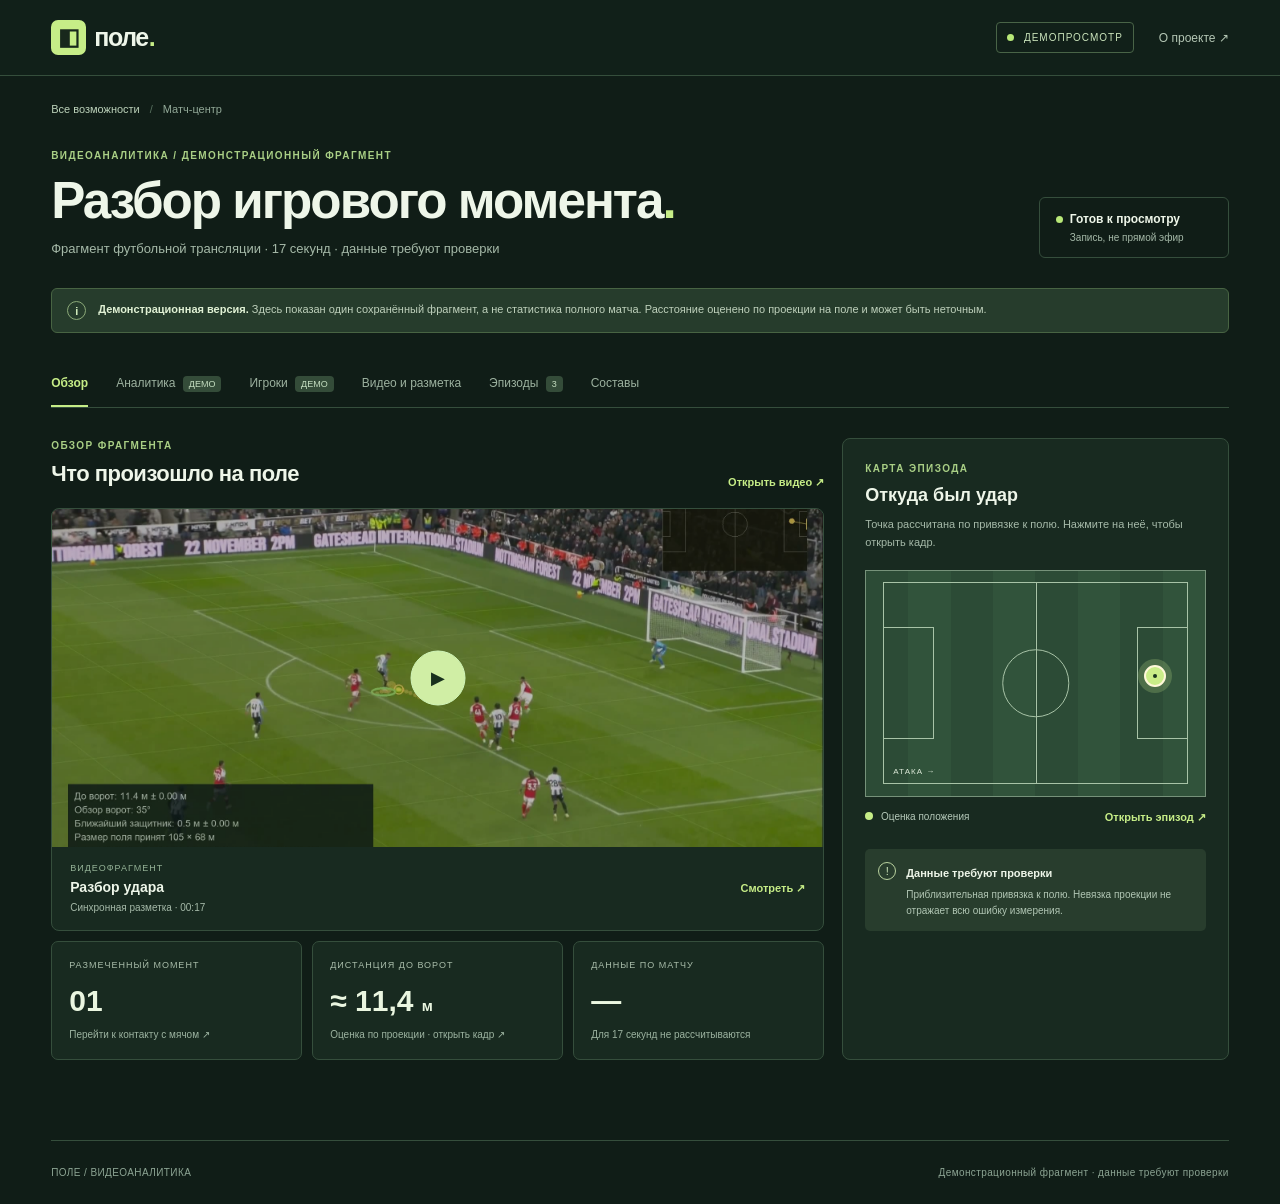
==== commit df12dafe: "Add demo player season statistics" ====
--- a/match.html
+++ b/match.html
@@ -1,9 +1,9 @@
 <!doctype html>
-<html lang="ru"><head><meta charset="utf-8"><meta name="viewport" content="width=device-width,initial-scale=1"><meta name="theme-color" content="#101e18"><title>Матч-центр · Поле</title><link rel="icon" href="favicon.svg" type="image/svg+xml"><link rel="stylesheet" href="match.css?v=4"><script defer src="match.js?v=4"></script><script defer src="match-tactics.js?v=2"></script><script defer src="analytics-demo.js?v=1"></script></head><body>
+<html lang="ru"><head><meta charset="utf-8"><meta name="viewport" content="width=device-width,initial-scale=1"><meta name="theme-color" content="#101e18"><title>Матч-центр · Поле</title><link rel="icon" href="favicon.svg" type="image/svg+xml"><link rel="stylesheet" href="match.css?v=5"><script defer src="match.js?v=4"></script><script defer src="match-tactics.js?v=2"></script><script defer src="analytics-demo.js?v=1"></script><script defer src="players-demo.js?v=1"></script></head><body>
 <header class="topbar"><a class="brand" href="./" aria-label="Поле — на главную"><span class="brand-mark">◧</span> поле<span class="brand-dot">.</span></a><div class="topbar-right"><span class="mode-pill"><i></i> ДЕМОПРОСМОТР</span><a href="./">О проекте ↗</a></div></header>
 <main class="shell"><div class="breadcrumbs"><a href="./">Все возможности</a><span>/</span> Матч-центр</div><section class="match-header"><div><div class="eyebrow">ВИДЕОАНАЛИТИКА / ДЕМОНСТРАЦИОННЫЙ ФРАГМЕНТ</div><h1>Разбор игрового момента<span>.</span></h1><p>Фрагмент футбольной трансляции · 17 секунд · данные требуют проверки</p></div><div class="header-status"><span class="status-dot"></span><div><strong>Готов к просмотру</strong><small>Запись, не прямой эфир</small></div></div></section>
 <div class="status-banner"><span>i</span><p><strong>Демонстрационная версия.</strong> Здесь показан один сохранённый фрагмент, а не статистика полного матча. Расстояние оценено по проекции на поле и может быть неточным.</p></div>
-<div class="match-nav" role="tablist" aria-label="Разделы матч-центра"><button id="tab-overview" role="tab" aria-selected="true" aria-controls="panel-overview" data-view="overview">Обзор</button><button id="tab-analytics" role="tab" aria-selected="false" aria-controls="panel-analytics" data-view="analytics" tabindex="-1">Аналитика <span>ДЕМО</span></button><button id="tab-video" role="tab" aria-selected="false" aria-controls="panel-video" data-view="video" tabindex="-1">Видео и разметка</button><button id="tab-events" role="tab" aria-selected="false" aria-controls="panel-events" data-view="events" tabindex="-1">Эпизоды <span>3</span></button><button id="tab-context" role="tab" aria-selected="false" aria-controls="panel-context" data-view="context" tabindex="-1">Составы</button></div>
+<div class="match-nav" role="tablist" aria-label="Разделы матч-центра"><button id="tab-overview" role="tab" aria-selected="true" aria-controls="panel-overview" data-view="overview">Обзор</button><button id="tab-analytics" role="tab" aria-selected="false" aria-controls="panel-analytics" data-view="analytics" tabindex="-1">Аналитика <span>ДЕМО</span></button><button id="tab-players" role="tab" aria-selected="false" aria-controls="panel-players" data-view="players" tabindex="-1">Игроки <span>ДЕМО</span></button><button id="tab-video" role="tab" aria-selected="false" aria-controls="panel-video" data-view="video" tabindex="-1">Видео и разметка</button><button id="tab-events" role="tab" aria-selected="false" aria-controls="panel-events" data-view="events" tabindex="-1">Эпизоды <span>3</span></button><button id="tab-context" role="tab" aria-selected="false" aria-controls="panel-context" data-view="context" tabindex="-1">Составы</button></div>
 <section class="panel-view" id="panel-overview" role="tabpanel" aria-labelledby="tab-overview"><div class="overview-grid"><div class="overview-main"><div class="section-line"><div><div class="eyebrow">ОБЗОР ФРАГМЕНТА</div><h2>Что произошло на поле</h2></div><button class="subtle-button" data-open="video">Открыть видео ↗</button></div><div class="snapshot"><div class="snapshot-image"><img src="assets/goal-wide-poster.jpg" alt="Кадр футбольной атаки"><button type="button" class="play-disc" data-open="video" aria-label="Открыть разбор видео">▶</button></div><div class="snapshot-footer"><div><span>ВИДЕОФРАГМЕНТ</span><strong>Разбор удара</strong><small>Синхронная разметка · 00:17</small></div><button type="button" data-open="video">Смотреть ↗</button></div></div><div class="metric-grid"><button type="button" class="metric-card" id="shotMetric"><span>РАЗМЕЧЕННЫЙ МОМЕНТ</span><strong>01</strong><small>Перейти к контакту с мячом ↗</small></button><button type="button" class="metric-card" id="distanceMetric"><span>ДИСТАНЦИЯ ДО ВОРОТ</span><strong>≈ 11,4 <small>м</small></strong><small>Оценка по проекции · открыть кадр ↗</small></button><div class="metric-card"><span>ДАННЫЕ ПО МАТЧУ</span><strong>—</strong><small>Для 17 секунд не рассчитываются</small></div></div></div><aside class="overview-aside"><div class="eyebrow">КАРТА ЭПИЗОДА</div><h3>Откуда был удар</h3><p>Точка рассчитана по привязке к полю. Нажмите на неё, чтобы открыть кадр.</p><div class="pitch" aria-label="Схема футбольного поля"><div class="pitch-mid"></div><div class="pitch-circle"></div><div class="pitch-box p-left"></div><div class="pitch-box p-right"></div><button id="shotPoint" class="shot-point" type="button" aria-label="Открыть отмеченный момент удара на видео"><span></span></button><span class="pitch-direction">АТАКА →</span></div><div class="pitch-meta"><span><i></i> Оценка положения</span><button type="button" id="shotLink">Открыть эпизод ↗</button></div><div class="quality-box"><span class="quality-icon">!</span><div><strong>Данные требуют проверки</strong><p>Приблизительная привязка к полю. Невязка проекции не отражает всю ошибку измерения.</p></div></div></aside></div></section>
 <section class="panel-view analytics-view" id="panel-analytics" role="tabpanel" aria-labelledby="tab-analytics" hidden><div class="analytics-top"><div><div class="eyebrow">АНАЛИТИКА КОМАНД</div><h2>Север <span>2 : 1</span> Орбита</h2><p>Учебный матч · сравнение игровых показателей</p></div><span class="demo-data-tag">ВЫМЫШЛЕННЫЕ ДАННЫЕ</span></div><div class="analytics-warning"><strong>Демонстрационный пример.</strong> Команды, матч и все цифры ниже вымышлены и не относятся к видео в матч-центре.</div>
 <div class="analytics-scores"><div><span>ВЛАДЕНИЕ</span><strong>54% <i>/</i> 46%</strong><small>Север / Орбита</small></div><div><span>УДАРЫ</span><strong>12 <i>/</i> 8</strong><small>В створ: 5 / 3</small></div><div><span>ТОЧНОСТЬ ПЕРЕДАЧ</span><strong>84% <i>/</i> 79%</strong><small>346 из 412 / 277 из 350</small></div><div><span>АТАКУЮЩАЯ ТРЕТЬ</span><strong>24 <i>/</i> 16</strong><small>Входы с мячом</small></div></div>
@@ -11,6 +11,7 @@
 <article class="analytics-panel comparison-panel"><div class="eyebrow">УЧЕБНЫЙ МАТЧ</div><h3>Сравнение команд</h3><p>Показатели одного вымышленного матча.</p><div class="comparison-legend"><span><i class="chart-dot north"></i>Север</span><span><i class="chart-dot orbit"></i>Орбита</span></div><div id="comparisonBars"></div><p class="chart-footnote">Доли полос показывают соотношение двух значений по каждой строке.</p></article></div>
 <div class="analytics-bottom"><article class="analytics-panel history-panel"><div class="analytics-panel-head"><div><div class="eyebrow">ПРЕДЫДУЩИЕ ИГРЫ</div><h3>Форма команды</h3><p>Учебная история, не реальные результаты.</p></div><div class="analytics-filters compact" role="group" aria-label="Команда"><button type="button" data-history-team="north" class="selected" aria-pressed="true">Север</button><button type="button" data-history-team="orbit" aria-pressed="false">Орбита</button></div></div><div class="form-strip" id="formStrip"></div><div class="table-scroll"><table class="history-table"><thead><tr><th>Матч</th><th>Соперник</th><th>Счёт</th><th>Удары</th><th>Владение</th><th>Итог</th></tr></thead><tbody id="historyRows"></tbody></table></div><p class="chart-footnote">Счёт указан с позиции выбранной команды. Последний матч — справа на графике.</p></article>
 <article class="analytics-panel summary-panel"><div class="eyebrow">ДЛЯ ТРЕНЕРА</div><h3>Ключевые наблюдения</h3><div class="coach-observation"><span>01</span><p>Север нанёс <strong>12 ударов</strong>, из них 5 в створ. Стоит разобрать качество завершения.</p></div><div class="coach-observation"><span>02</span><p>Орбита выполнила <strong>277 точных передач</strong> из 350. Посмотрите, где возникали потери.</p></div><div class="coach-observation"><span>03</span><p>Север вошёл в атакующую треть <strong>24 раза</strong>. Какие входы завершались ударом?</p></div><div class="analytics-foot">Выводы на основе вымышленных данных. Реальная аналитика требует проверки и видео.</div></article></div></section>
+<section class="panel-view players-view" id="panel-players" role="tabpanel" aria-labelledby="tab-players" hidden><div class="players-head"><div><div class="eyebrow">АНАЛИТИКА / ИГРОКИ</div><h2>Статистика за сезон</h2><p>Сравните игроков команды по участию, результативности и передачам.</p></div><span class="demo-data-tag">ВЫМЫШЛЕННЫЕ ДАННЫЕ</span></div><div class="analytics-warning"><strong>Демонстрационный пример.</strong> Игроки, команды и все показатели вымышлены; они не относятся к видео.</div><div class="players-summary"><div><span>КОМАНДА</span><strong id="playersTeamTitle">Север</strong><small>Учебный сезон 2025/26</small></div><div><span>ИГРОКОВ В ОБЗОРЕ</span><strong id="playersCount">11</strong><small>Основной состав</small></div><div><span>ЛУЧШИЙ БОМБАРДИР</span><strong id="playersTopName">Павел Ветров</strong><small id="playersTopGoals">12 голов</small></div></div><div class="players-panel"><div class="players-panel-top"><div><div class="eyebrow">СЕЗОН / ИГРОКИ</div><h3>Показатели команды</h3><p>Нажмите на заголовок столбца, чтобы изменить сортировку.</p></div><div class="analytics-filters compact" role="group" aria-label="Выбор команды для статистики игроков"><button type="button" class="selected" data-players-team="north" aria-pressed="true">Север</button><button type="button" data-players-team="orbit" aria-pressed="false">Орбита</button></div></div><div class="players-table-wrap"><table class="players-table"><thead><tr><th>Игрок</th><th>Амплуа</th><th><button type="button" data-player-sort="games">Матчи <span></span></button></th><th><button type="button" data-player-sort="minutes">Минуты <span></span></button></th><th><button type="button" data-player-sort="goals">Голы <span>↓</span></button></th><th><button type="button" data-player-sort="assists">Передачи <span></span></button></th><th><button type="button" data-player-sort="accuracy">Точность пасов <span></span></button></th><th><button type="button" data-player-sort="yellow">Жёлтые <span></span></button></th></tr></thead><tbody id="playersRows"></tbody></table></div><div class="players-legend"><span><b>ВР</b> вратарь</span><span><b>ЗАЩ</b> защитник</span><span><b>ПЗ</b> полузащитник</span><span><b>НАП</b> нападающий</span><span>Передачи — голевые</span></div></div><p class="players-footnote">Данные созданы для демонстрации интерфейса. Публичная версия не рассчитывает сезонную статистику по видео.</p></section>
 <section class="panel-view" id="panel-video" role="tabpanel" aria-labelledby="tab-video" hidden><div class="video-layout"><div class="video-main"><div class="viewer-head"><div><div class="eyebrow">ТАКТИЧЕСКИЙ РЕДАКТОР</div><h2>Видео и разметка</h2></div><span class="muted-chip">РУЧНАЯ РАЗМЕТКА</span></div><div class="video-stage"><video id="demoTacticalVideo" controls muted playsinline preload="metadata" poster="assets/goal-wide-poster.jpg"><source src="assets/goal-16x9.mp4" type="video/mp4">Ваш браузер не поддерживает видео.</video><canvas id="demoDrawing" aria-label="Маркеры и стрелки на кадре"></canvas></div><div class="video-toolbar"><button type="button" id="demoPause">▶ Воспроизвести</button><span class="separator"></span><button type="button" class="chosen" data-demo-tool="marker">● Маркер</button><button type="button" data-demo-tool="arrow">↗ Стрелка</button><button type="button" data-demo-tool="circle">◯ Окружность</button><button type="button" data-demo-tool="text">Т Текст</button><button type="button" id="demoUndo">Отменить</button><span class="timecode" id="demoClock">00:00.0</span></div><label class="sr-only" for="demoLabel">Текст подписи на кадре</label><input class="label-input" id="demoLabel" maxlength="40" placeholder="Введите подпись и нажмите на кадр" hidden><p class="video-hint" id="demoDrawHint">Остановите видео и отметьте момент на кадре.</p><div class="save-row"><label for="demoNote" class="sr-only">Заметка к моменту</label><input id="demoNote" maxlength="100" placeholder="Заметка к моменту"><button type="button" id="demoSave">Сохранить момент</button></div><p id="demoSaveStatus" class="video-hint" role="status">Разметка сохранится только в этом браузере.</p></div><aside class="video-aside"><div class="aside-heading"><div><div class="eyebrow">МОМЕНТЫ ДЛЯ РАЗБОРА</div><h3>Эпизоды</h3></div><span class="muted-chip">00:17</span></div><p class="aside-note">Три ориентира по одному и тому же видеоролику.</p><div class="event-list"><button data-seek="0" type="button"><span class="event-time">00:00</span><span><strong>Начало фрагмента</strong><small>Атака у штрафной</small></span><b>↗</b></button><button data-seek="8" type="button"><span class="event-time">00:08</span><span><strong>Контакт с мячом</strong><small>Отмеченный стоп-кадр</small></span><b>↗</b></button><button data-seek="13" type="button"><span class="event-time">00:13</span><span><strong>Продолжение эпизода</strong><small>После стоп-кадра</small></span><b>↗</b></button></div><div class="saved-head"><strong>Мои пометки</strong><span>В ЭТОМ БРАУЗЕРЕ</span></div><div id="demoMoments"></div><button type="button" class="clear-button" id="demoClear" disabled>Очистить текущую разметку</button></aside></div></section>
 <section class="panel-view" id="panel-events" role="tabpanel" aria-labelledby="tab-events" hidden><div class="section-line"><div><div class="eyebrow">ЭПИЗОДЫ ФРАГМЕНТА</div><h2>Моменты для разбора</h2><p>Навигационные отметки в записи, не автоматическая разметка матча.</p></div></div><div class="events-grid"><button type="button" data-seek="0"><span>00:00</span><strong>Начало фрагмента</strong><small>Открыть видео ↗</small></button><button type="button" data-seek="8"><span>00:08</span><strong>Контакт с мячом</strong><small>Открыть видео ↗</small></button><button type="button" data-seek="13"><span>00:13</span><strong>Продолжение эпизода</strong><small>Открыть видео ↗</small></button></div></section>
 <section class="panel-view" id="panel-context" role="tabpanel" aria-labelledby="tab-context" hidden><div class="section-line"><div><div class="eyebrow">КОНТЕКСТ</div><h2>Информация о матче</h2><p>Для этого фрагмента данные не были предоставлены.</p></div></div><div class="context-cards"><div><span>КОМАНДЫ</span><strong>Не подтверждены</strong></div><div><span>СТАДИОН</span><strong>Не указан</strong></div><div><span>ПОГОДА</span><strong>Не указана</strong></div><div><span>СУДЕЙСКАЯ БРИГАДА</span><strong>Не указана</strong></div><div><span>СОСТАВЫ</span><strong>Не предоставлены</strong></div></div><div class="example-roster"><div class="example-roster-head"><div><div class="eyebrow">УЧЕБНЫЙ ПРИМЕР</div><h3>Север / Орбита</h3><p>Вымышленные команды и условия. Они не относятся к видео.</p></div><a href="./#match-context">Открыть редактируемый пример ↗</a></div><div class="example-facts"><div><span>СТАДИОН</span><strong>«Заря» · Тверь</strong></div><div><span>ПОГОДА</span><strong>Облачно · +18 °C</strong></div><div><span>СУДЕЙСКАЯ БРИГАДА</span><strong>А. Волков · М. Соколова · И. Лебедев</strong></div></div><div class="example-teams"><div><span>СЕВЕР · КОМАНДА A</span><p>1 Максим Орлов · ВР<br>2 Кирилл Беляев · ЗАЩ<br>4 Денис Фролов · ЗАЩ<br>5 Никита Миронов · ЗАЩ<br>18 Артём Корнеев · ЗАЩ<br>6 Илья Давыдов · ПЗ<br>8 Матвей Громов · ПЗ<br>10 Андрей Зорин · ПЗ<br>7 Роман Тихонов · НАП<br>9 Павел Ветров · НАП<br>11 Егор Смирнов · НАП</p></div><div><span>ОРБИТА · КОМАНДА B</span><p>1 Иван Лапин · ВР<br>3 Алексей Романов · ЗАЩ<br>4 Никита Ершов · ЗАЩ<br>5 Максим Данилов · ЗАЩ<br>17 Даниил Фомин · ЗАЩ<br>6 Арсений Голубев · ПЗ<br>8 Сергей Котов · ПЗ<br>14 Игорь Серов · ПЗ<br>7 Степан Волков · НАП<br>9 Александр Морозов · НАП<br>11 Тимофей Зайцев · НАП</p></div></div></div></section>
--- a/match.css
+++ b/match.css
@@ -4,3 +4,4 @@
 
 .example-roster{margin-top:28px;border:1px solid var(--border);background:var(--panel);border-radius:8px;overflow:hidden}.example-roster-head{display:flex;justify-content:space-between;align-items:center;gap:16px;padding:22px;border-bottom:1px solid var(--border)}.example-roster-head h3{font-size:20px;margin:5px 0}.example-roster-head p{color:var(--muted);font-size:11px}.example-roster-head a{color:var(--accent);font-size:11px;white-space:nowrap}.example-facts{display:grid;grid-template-columns:repeat(3,1fr);border-bottom:1px solid var(--border)}.example-facts>div{padding:18px 22px;border-right:1px solid var(--border)}.example-facts>div:last-child{border:0}.example-facts span,.example-facts strong,.example-teams span{display:block}.example-facts span,.example-teams span{font-size:9px;letter-spacing:1px;color:#aac2ab;font-weight:700}.example-facts strong{font-size:12px;margin-top:8px}.example-teams{display:grid;grid-template-columns:1fr 1fr}.example-teams>div{padding:22px}.example-teams>div+div{border-left:1px solid var(--border)}.example-teams p{font-size:12px;color:#d6e5d5;line-height:2.05;margin-top:10px}@media(max-width:600px){.example-roster-head{align-items:start;flex-direction:column}.example-facts{grid-template-columns:1fr}.example-facts>div{border-right:0;border-bottom:1px solid var(--border);padding:14px 18px}.example-teams>div{padding:18px}.example-teams p{font-size:11px}}
 .analytics-top{display:flex;justify-content:space-between;align-items:end;gap:20px;margin-bottom:20px}.analytics-top h2{font-size:28px;letter-spacing:-.8px;margin:7px 0 4px}.analytics-top h2 span{color:var(--accent);padding:0 10px}.analytics-top p,.analytics-panel>p,.analytics-panel-head p{color:var(--muted);font-size:11px}.demo-data-tag{border:1px solid #9a854e;background:#4b4024;color:#ffdda0;padding:7px 10px;border-radius:4px;font-size:9px;font-weight:700;letter-spacing:.9px;white-space:nowrap}.analytics-warning{background:#3a3523;border:1px solid #74643b;color:#e3d6b5;border-radius:6px;padding:12px 15px;font-size:11px;line-height:1.55}.analytics-warning strong{color:#ffdfa5}.analytics-scores{display:grid;grid-template-columns:repeat(4,minmax(0,1fr));gap:10px;margin:15px 0}.analytics-scores>div,.analytics-panel{background:var(--panel);border:1px solid var(--border);border-radius:8px}.analytics-scores>div{padding:18px}.analytics-scores span,.analytics-scores strong,.analytics-scores small{display:block}.analytics-scores span{color:#abc1ab;font-size:9px;letter-spacing:.9px}.analytics-scores strong{font-size:25px;line-height:1.2;color:#d4efa9;margin:12px 0 8px;font-variant-numeric:tabular-nums}.analytics-scores strong i{color:#769078;font-style:normal;font-weight:400;padding:0 4px}.analytics-scores small{color:var(--muted);font-size:10px}.analytics-grid,.analytics-bottom{display:grid;grid-template-columns:minmax(0,1.65fr) minmax(280px,1fr);gap:10px;margin-top:10px}.analytics-panel{padding:22px;min-width:0}.analytics-panel h3{font-size:18px;margin:6px 0}.analytics-panel-head{display:flex;justify-content:space-between;align-items:start;gap:15px}.analytics-select{font-size:10px;color:var(--muted);white-space:nowrap}.analytics-select select{color:#dcebd9;background:#203528;border:1px solid #48644b;border-radius:5px;padding:7px;font:inherit;margin-left:3px}.analytics-filters{display:flex;gap:6px;margin:20px 0 16px;flex-wrap:wrap}.analytics-filters button{background:#203528;border:1px solid #45614a;color:#b7cab6;border-radius:5px;padding:7px 12px;font-size:10px;cursor:pointer}.analytics-filters button.selected{background:var(--accent);border-color:var(--accent);color:#1a3020;font-weight:700}.analytics-filters.compact{margin:0}.chart-legend,.comparison-legend{display:flex;align-items:center;gap:18px;color:#b8cbb7;font-size:10px}.chart-legend span:last-child{margin-left:auto;color:#92a993}.chart-dot{display:inline-block;width:8px;height:8px;border-radius:50%;margin-right:6px}.chart-dot.north{background:#c6ed87}.chart-dot.orbit{background:#efaa82}#trendChart{display:block;width:100%;height:auto;margin-top:14px;overflow:visible}.chart-grid{stroke:#395240;stroke-width:1}.chart-axis{fill:#96ad98;font-size:11px}.chart-line{fill:none;stroke-width:3;stroke-linejoin:round;stroke-linecap:round}.north-line{stroke:#c6ed87}.orbit-line{stroke:#efaa82}.north-point{fill:#c6ed87}.orbit-point{fill:#efaa82}.chart-point{stroke:#182a20;stroke-width:2}.chart-point:focus{outline:none;stroke:#fff;stroke-width:3}.chart-footnote{font-size:10px!important;color:#91a895!important;line-height:1.55;margin-top:12px}.comparison-legend{margin:18px 0 20px}.comparison-row{margin-top:15px}.comparison-label{display:grid;grid-template-columns:50px 1fr 50px;gap:5px;align-items:center;text-align:center;font-size:10px}.comparison-label strong{font-size:12px;color:#d5efb2;font-variant-numeric:tabular-nums}.comparison-label strong:first-child{text-align:left}.comparison-label strong:last-child{text-align:right;color:#efaa82}.comparison-label span{color:#b5c7b4}.comparison-track{display:flex;gap:3px;height:6px;margin-top:8px}.comparison-track i,.comparison-track b{display:block;border-radius:5px}.comparison-track i{background:#c6ed87}.comparison-track b{background:#efaa82}.form-strip{display:flex;gap:6px;flex-wrap:wrap;margin:18px 0}.form-result{display:grid;place-items:center;width:25px;height:25px;border-radius:5px;font-size:10px;font-weight:700}.form-result.win{background:#375c39;color:#c9eead}.form-result.draw{background:#48564c;color:#e1e9e1}.form-result.loss{background:#704538;color:#ffd0b4}.table-scroll{overflow:auto}.history-table{width:100%;border-collapse:collapse;text-align:left;font-size:11px;min-width:480px}.history-table th{color:#9db39f;font-weight:500;padding:10px 8px;border-bottom:1px solid #415844}.history-table td{padding:10px 8px;border-bottom:1px solid #31493a;color:#d8e6d8;font-variant-numeric:tabular-nums}.history-table td.result-win{color:#c6ed87}.history-table td.result-loss{color:#efaa82}.summary-panel h3{margin-bottom:18px}.coach-observation{display:flex;gap:12px;border-top:1px solid #354e3c;padding:14px 0}.coach-observation>span{color:#b8dc91;font-size:10px}.coach-observation p{font-size:11px;color:#b9cbbb;line-height:1.65}.coach-observation strong{color:#eaf5e5}.analytics-foot{background:#293f2f;border-radius:5px;padding:12px;color:#b7cdb8;font-size:10px;line-height:1.6}@media(max-width:900px){.analytics-grid,.analytics-bottom{grid-template-columns:1fr}.analytics-scores{grid-template-columns:repeat(2,minmax(0,1fr))}}@media(max-width:600px){.analytics-top{align-items:start;flex-direction:column}.analytics-top h2{font-size:23px}.analytics-scores>div{padding:14px}.analytics-scores strong{font-size:20px}.analytics-panel{padding:16px}.analytics-panel-head{align-items:start;flex-direction:column}.analytics-select{margin-top:8px}.chart-legend{gap:9px;flex-wrap:wrap}.chart-legend span:last-child{width:100%;margin-left:0}}
+.players-head{display:flex;justify-content:space-between;align-items:end;gap:20px;margin-bottom:20px}.players-head h2{font-size:28px;letter-spacing:-.8px;margin:7px 0 4px}.players-head p,.players-panel-top p{font-size:11px;color:var(--muted)}.players-summary{display:grid;grid-template-columns:repeat(3,minmax(0,1fr));gap:10px;margin:15px 0}.players-summary>div,.players-panel{background:var(--panel);border:1px solid var(--border);border-radius:8px}.players-summary>div{padding:18px}.players-summary span,.players-summary strong,.players-summary small{display:block}.players-summary span{font-size:9px;letter-spacing:.9px;color:#abc1ab}.players-summary strong{font-size:22px;line-height:1.2;color:#d4efa9;margin:12px 0 8px}.players-summary small{font-size:10px;color:var(--muted)}.players-panel{padding:22px}.players-panel-top{display:flex;justify-content:space-between;align-items:start;gap:15px}.players-panel-top h3{font-size:18px;margin:6px 0}.players-table-wrap{overflow:auto;margin-top:20px}.players-table{width:100%;min-width:760px;border-collapse:collapse;text-align:right;font-size:11px}.players-table th{padding:10px 9px;border-bottom:1px solid #49604c;color:#9db39f;font-weight:500;white-space:nowrap}.players-table th:first-child,.players-table th:nth-child(2),.players-table td:first-child,.players-table td:nth-child(2){text-align:left}.players-table th button{background:none;border:0;padding:0;color:inherit;cursor:pointer;font-size:11px}.players-table th[aria-sort=descending] button,.players-table th[aria-sort=ascending] button{color:var(--accent)}.players-table td{border-bottom:1px solid #31493a;padding:12px 9px;color:#d8e6d8;font-variant-numeric:tabular-nums}.players-table td strong{font-weight:600}.players-table td.players-goals{color:#d4efa9;font-weight:700}.player-number{display:inline-grid;place-items:center;width:26px;height:26px;border-radius:5px;background:#2b4431;color:#c7ed9b;font-size:10px;font-weight:700;margin-right:10px}.players-legend{display:flex;gap:16px;flex-wrap:wrap;color:#a6bba7;font-size:10px;margin-top:18px}.players-legend b{color:#d5e7d3}.players-footnote{color:#99af9b;font-size:10px;margin-top:14px}@media(max-width:700px){.players-head,.players-panel-top{align-items:start;flex-direction:column}.players-head h2{font-size:23px}.players-summary{grid-template-columns:repeat(2,minmax(0,1fr))}.players-summary>div:last-child{grid-column:1/-1}.players-summary>div{padding:14px}.players-summary strong{font-size:18px}.players-panel{padding:16px}}
